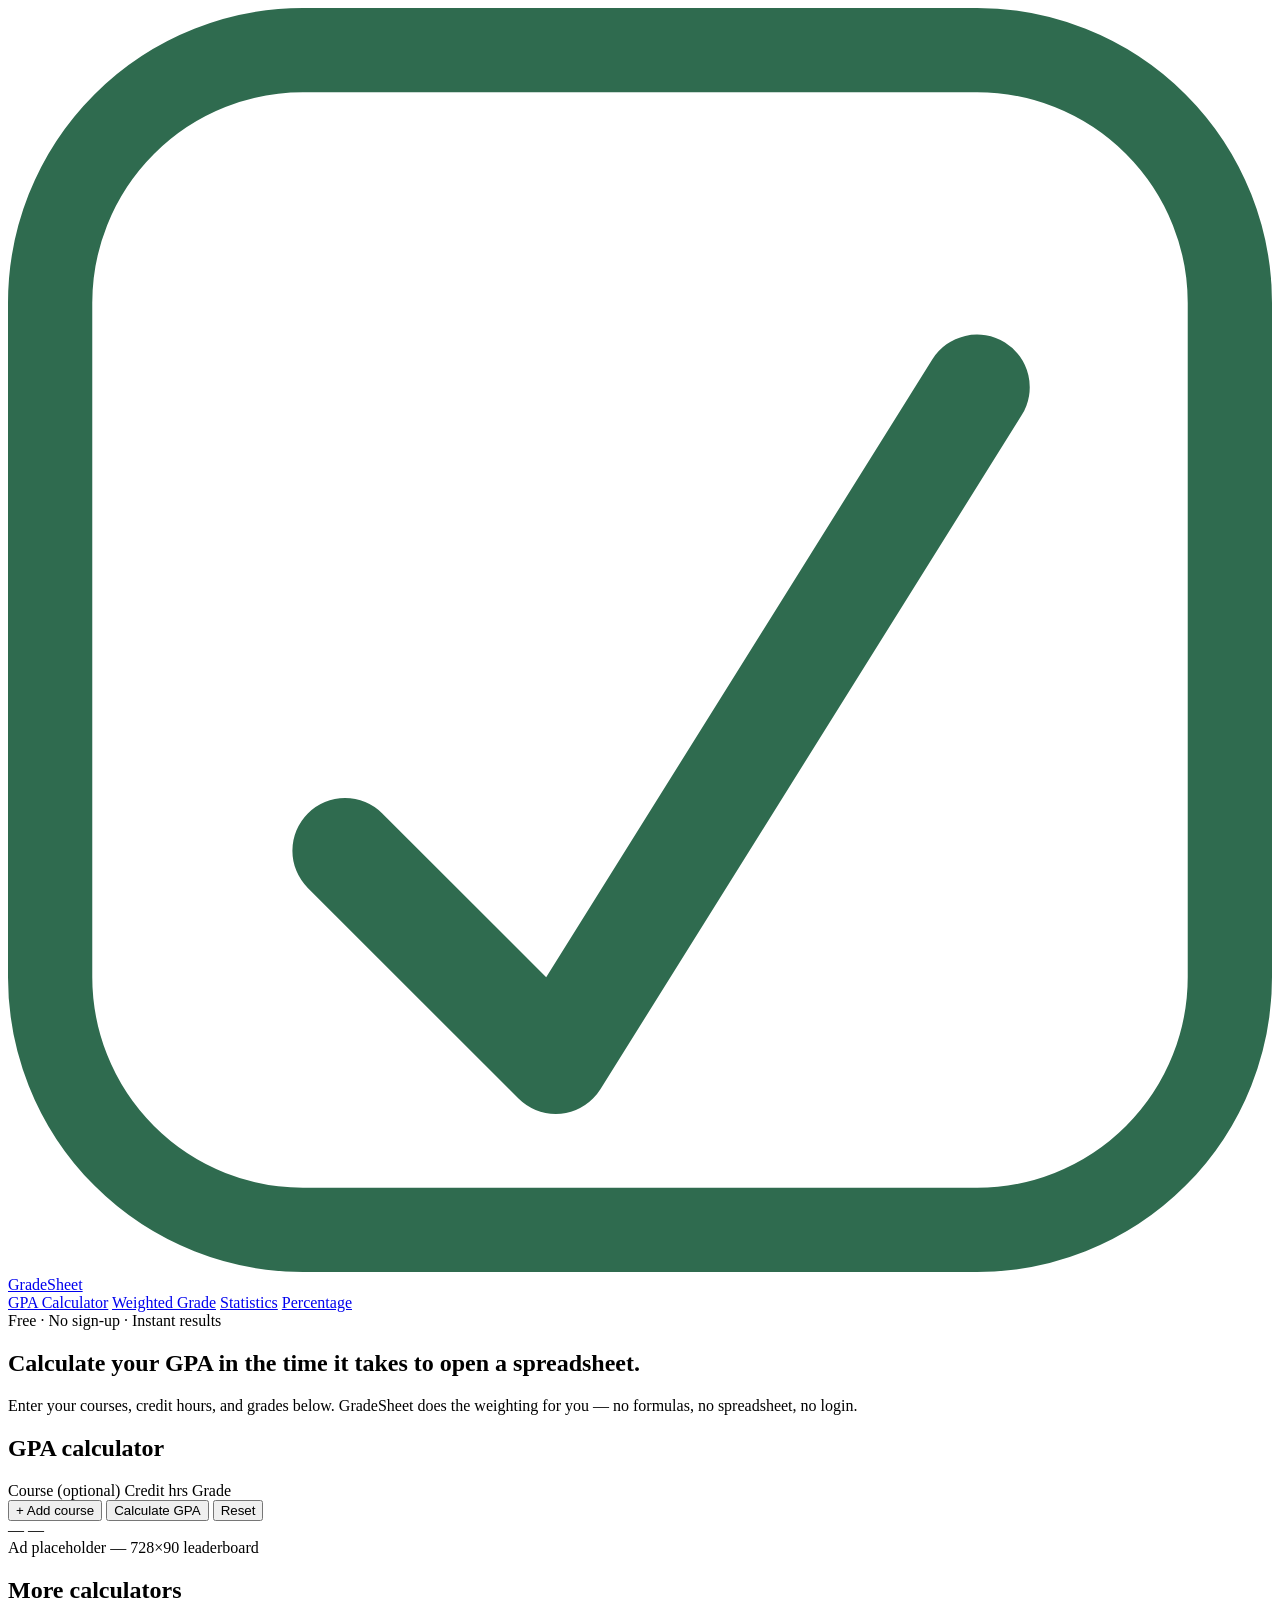
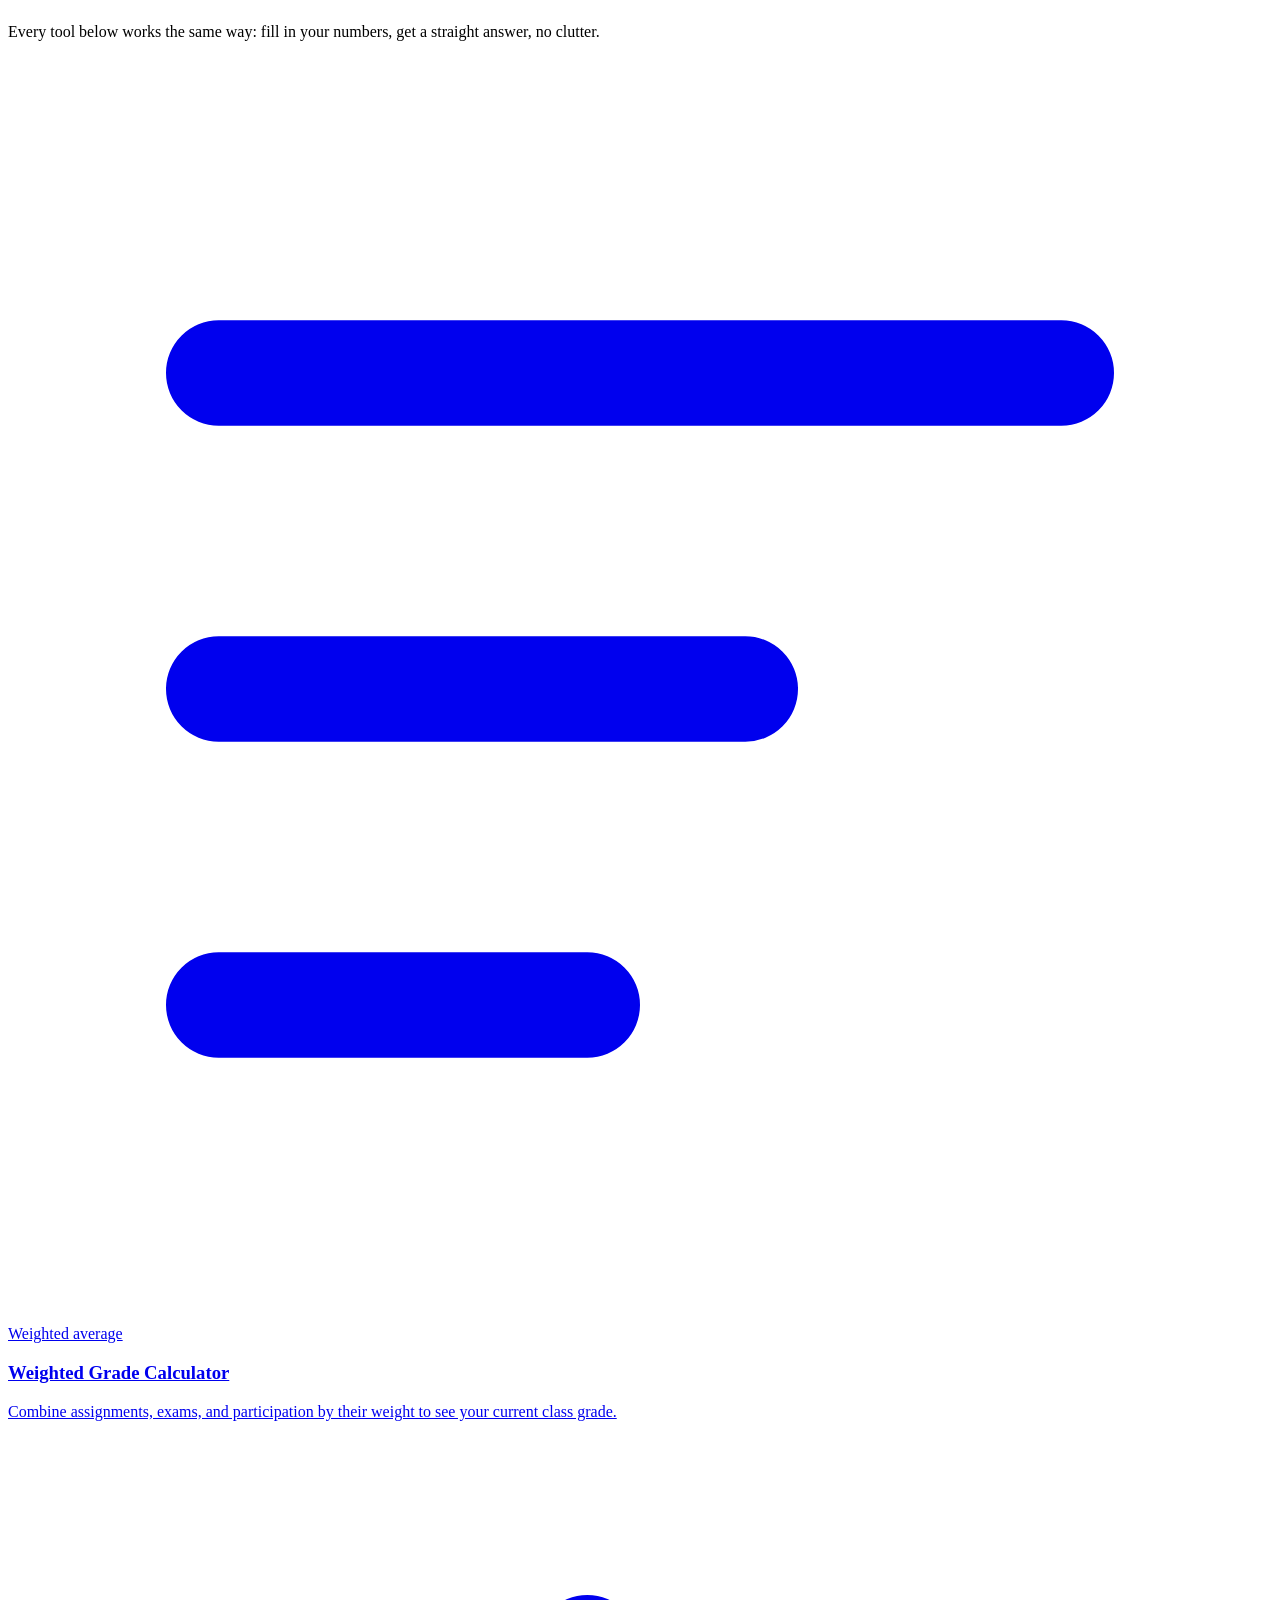
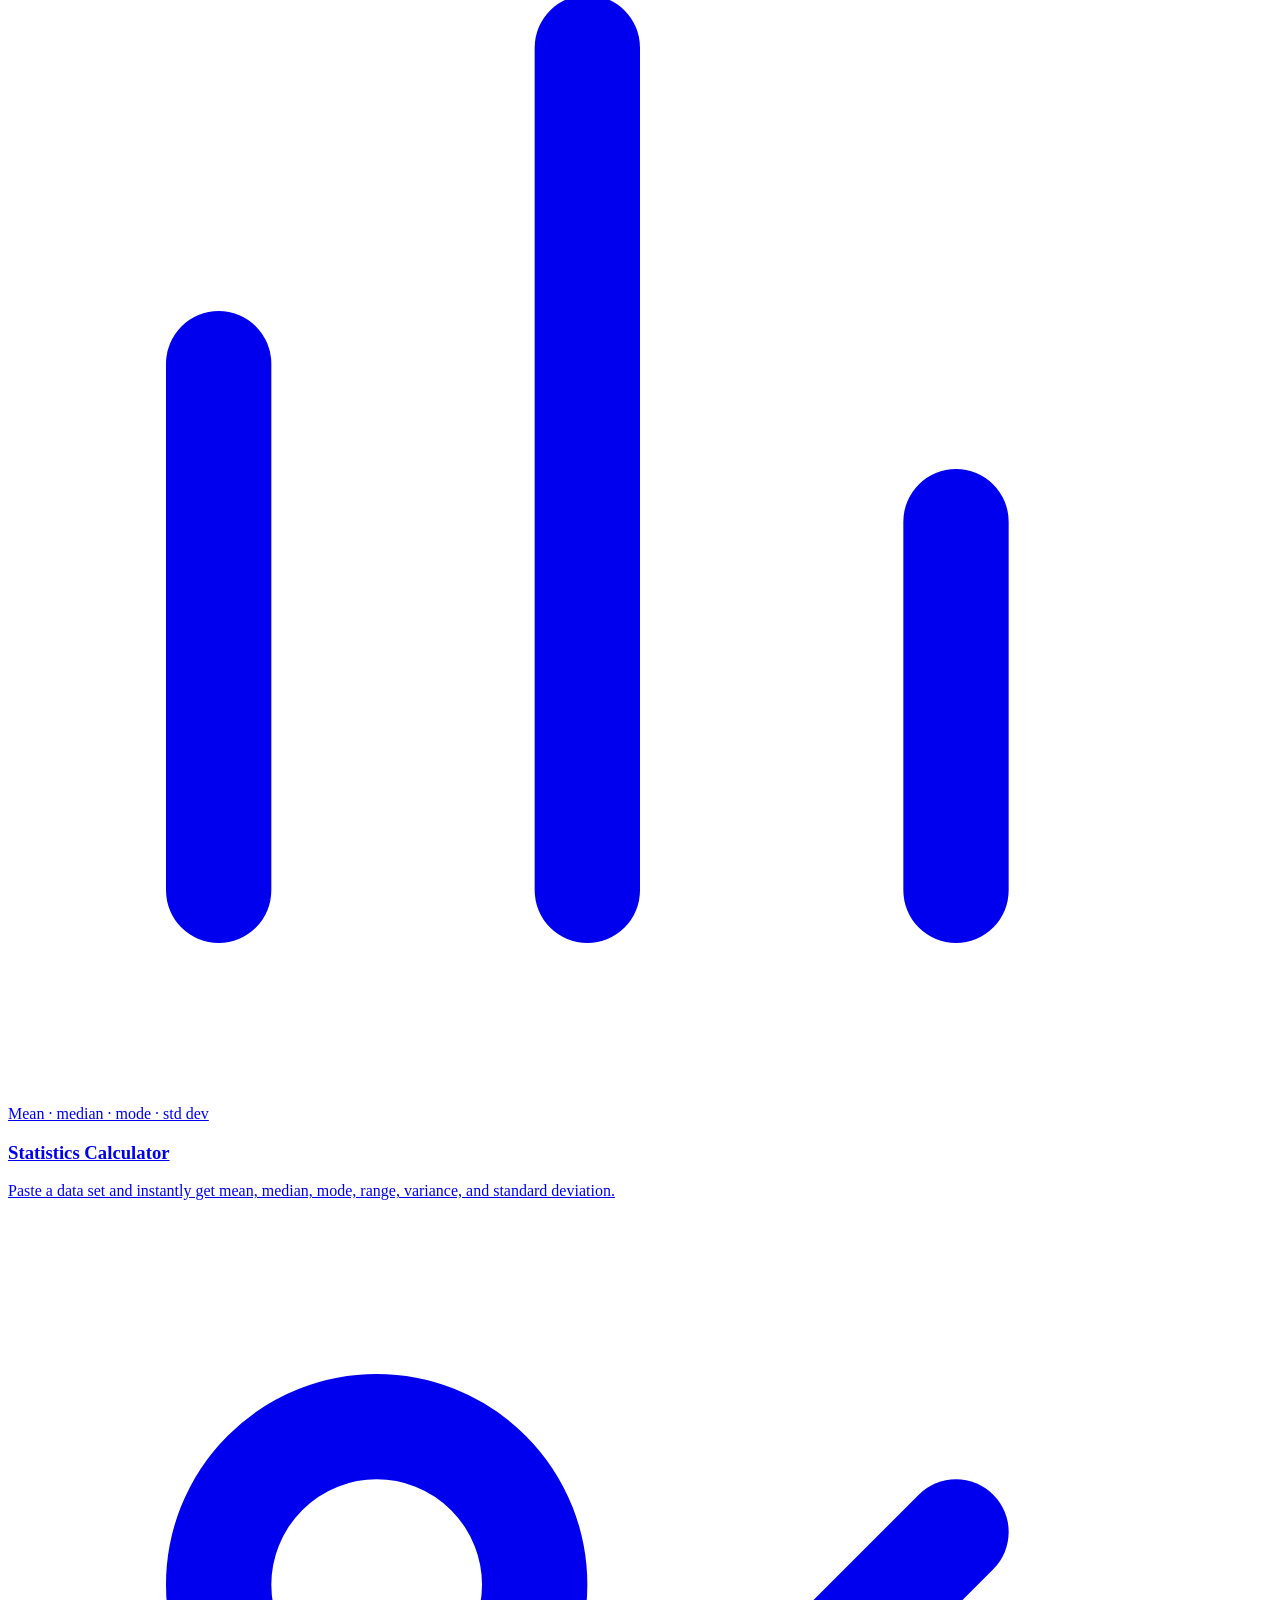
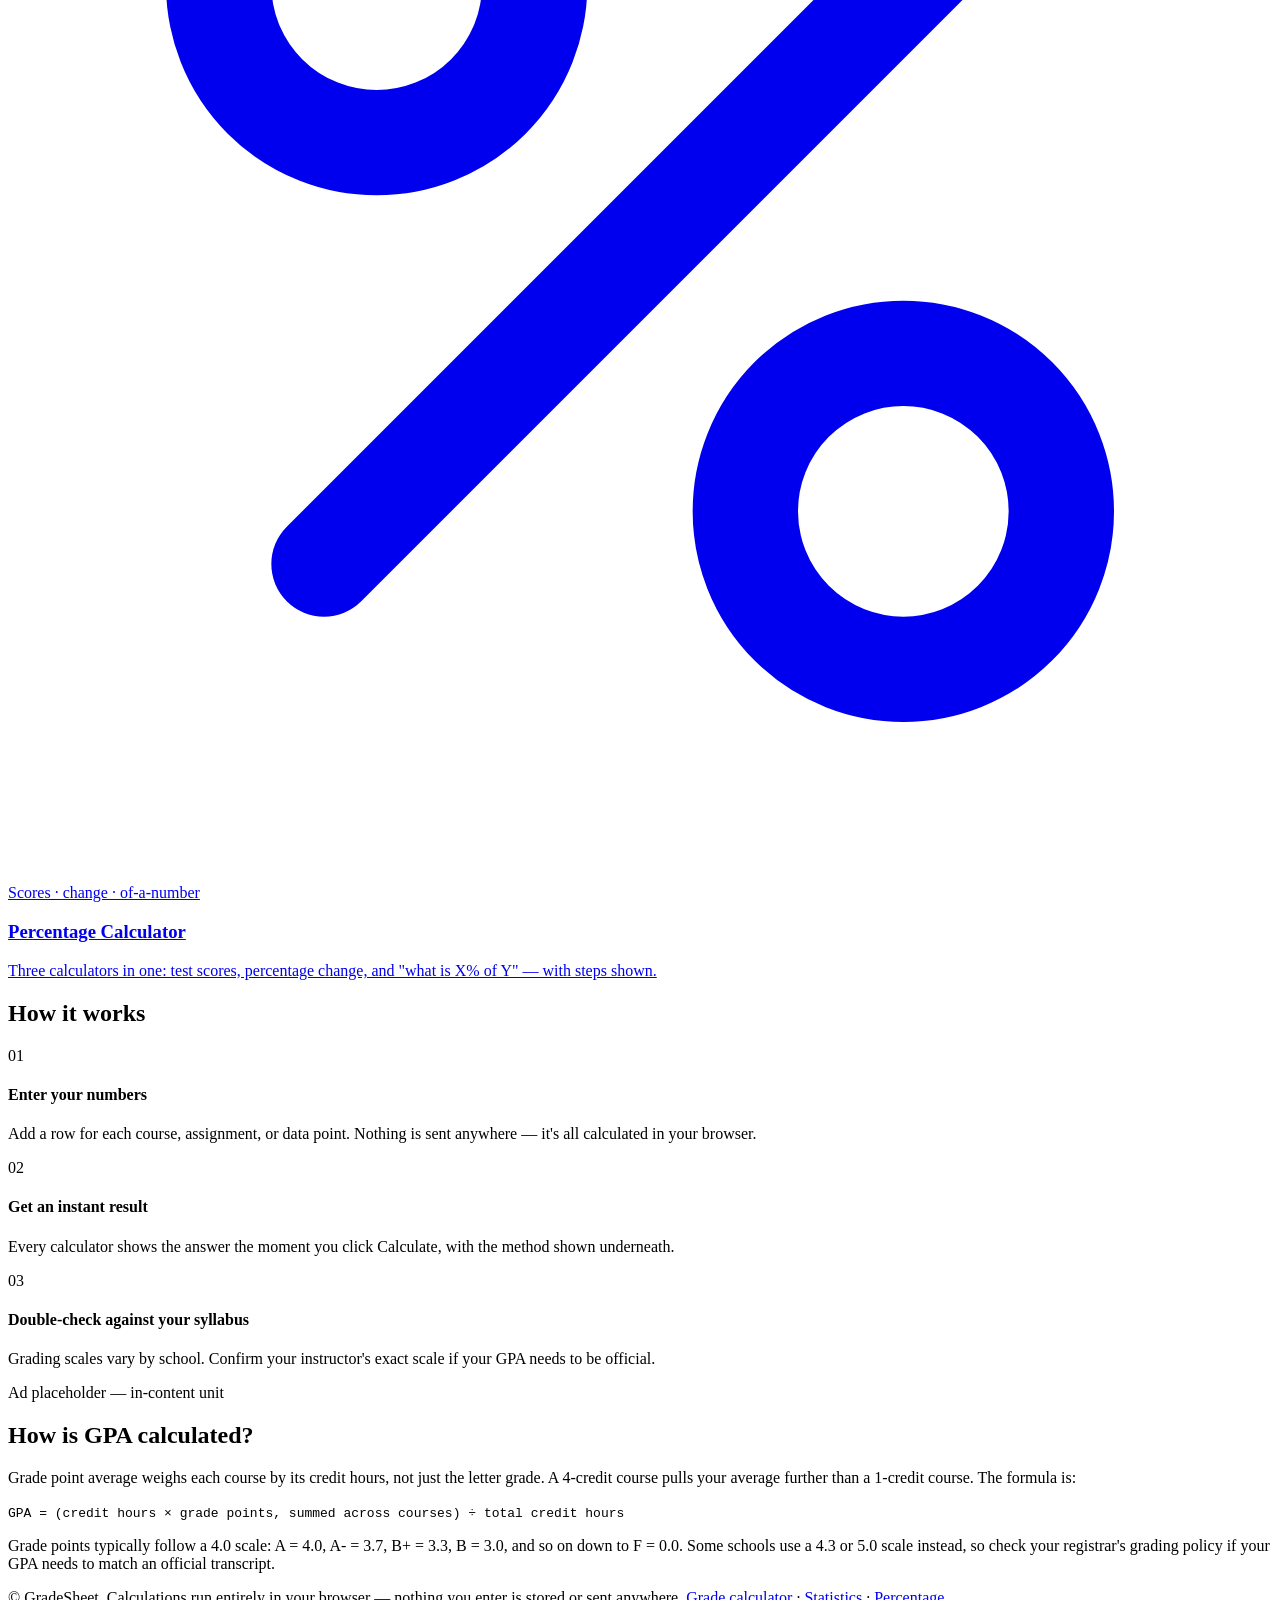
==== index.html @ 7f0a7aa4 "Add site files" ====
<!DOCTYPE html>
<html lang="en">
<head>
<meta charset="UTF-8">
<meta name="viewport" content="width=device-width, initial-scale=1.0">
<title>GradeSheet — Free GPA, Grade &amp; Statistics Calculators for Students</title>
<meta name="description" content="Free, instant calculators built for students: GPA calculator, weighted grade calculator, statistics calculator, and percentage calculator. No sign-up, no ads in the way.">
<link rel="canonical" href="https://example.com/">
<link rel="preconnect" href="https://fonts.googleapis.com">
<link href="https://fonts.googleapis.com/css2?family=Space+Grotesk:wght@500;600;700&family=Inter:wght@400;500;600&family=IBM+Plex+Mono:wght@400;500;600&display=swap" rel="stylesheet">
<link rel="stylesheet" href="css/style.css">
</head>
<body>

<header class="site-header">
  <div class="wrap">
    <a href="index.html" class="brand">
      <svg class="brand-mark" viewBox="0 0 30 30" fill="none" xmlns="http://www.w3.org/2000/svg">
        <rect x="1" y="1" width="28" height="28" rx="6" stroke="#2f6b4f" stroke-width="2"/>
        <path d="M8 20L13 25L23 9" stroke="#2f6b4f" stroke-width="2.5" stroke-linecap="round" stroke-linejoin="round"/>
      </svg>
      GradeSheet
    </a>
    <nav class="primary-nav">
      <a href="index.html" aria-current="page">GPA Calculator</a>
      <a href="grade-calculator.html">Weighted Grade</a>
      <a href="statistics-calculator.html">Statistics</a>
      <a href="percentage-calculator.html">Percentage</a>
    </nav>
  </div>
</header>

<main>
  <div class="wrap">
    <section class="hero">
      <span class="eyebrow">Free · No sign-up · Instant results</span>
      <h1 class="hero-title">Calculate your <span class="underline">GPA</span> in the time it takes to open a spreadsheet.</h1>
      <p class="hero-sub">Enter your courses, credit hours, and grades below. GradeSheet does the weighting for you — no formulas, no spreadsheet, no login.</p>

      <div class="worksheet">
        <div class="punch-row"><span></span><span></span><span></span></div>
        <h2 class="worksheet-title">GPA calculator</h2>

        <div class="row-grid head">
          <span>Course (optional)</span>
          <span>Credit hrs</span>
          <span>Grade</span>
          <span></span>
        </div>

        <div id="gpa-rows"></div>

        <div class="actions">
          <button type="button" class="btn btn-add" id="gpa-add-row">+ Add course</button>
          <button type="button" class="btn btn-primary" id="gpa-calculate">Calculate GPA</button>
          <button type="button" class="btn btn-ghost" id="gpa-reset">Reset</button>
        </div>

        <div class="result-panel" id="gpa-result">
          <div class="check-stamp-slot"></div>
          <div class="result-text">
            <span class="result-value">—</span>
            <span class="result-label">—</span>
          </div>
        </div>
      </div>
    </section>

    <div class="ad-slot">Ad placeholder — 728×90 leaderboard</div>

    <section>
      <h2 class="section-title">More calculators</h2>
      <p class="section-sub">Every tool below works the same way: fill in your numbers, get a straight answer, no clutter.</p>

      <div class="tool-grid">
        <a class="tool-card" href="grade-calculator.html">
          <svg class="tool-icon" viewBox="0 0 24 24" fill="none"><path d="M4 6h16M4 12h10M4 18h7" stroke="currentColor" stroke-width="2" stroke-linecap="round"/></svg>
          <span class="card-tag">Weighted average</span>
          <h3>Weighted Grade Calculator</h3>
          <p>Combine assignments, exams, and participation by their weight to see your current class grade.</p>
        </a>
        <a class="tool-card" href="statistics-calculator.html">
          <svg class="tool-icon" viewBox="0 0 24 24" fill="none"><path d="M4 20V10M11 20V4M18 20v-7" stroke="currentColor" stroke-width="2" stroke-linecap="round"/></svg>
          <span class="card-tag">Mean · median · mode · std dev</span>
          <h3>Statistics Calculator</h3>
          <p>Paste a data set and instantly get mean, median, mode, range, variance, and standard deviation.</p>
        </a>
        <a class="tool-card" href="percentage-calculator.html">
          <svg class="tool-icon" viewBox="0 0 24 24" fill="none"><circle cx="7" cy="7" r="3" stroke="currentColor" stroke-width="2"/><circle cx="17" cy="17" r="3" stroke="currentColor" stroke-width="2"/><path d="M6 18L18 6" stroke="currentColor" stroke-width="2" stroke-linecap="round"/></svg>
          <span class="card-tag">Scores · change · of-a-number</span>
          <h3>Percentage Calculator</h3>
          <p>Three calculators in one: test scores, percentage change, and "what is X% of Y" — with steps shown.</p>
        </a>
      </div>
    </section>

    <section>
      <h2 class="section-title">How it works</h2>
      <div class="steps">
        <div class="step">
          <span class="step-num">01</span>
          <h4>Enter your numbers</h4>
          <p>Add a row for each course, assignment, or data point. Nothing is sent anywhere — it's all calculated in your browser.</p>
        </div>
        <div class="step">
          <span class="step-num">02</span>
          <h4>Get an instant result</h4>
          <p>Every calculator shows the answer the moment you click Calculate, with the method shown underneath.</p>
        </div>
        <div class="step">
          <span class="step-num">03</span>
          <h4>Double-check against your syllabus</h4>
          <p>Grading scales vary by school. Confirm your instructor's exact scale if your GPA needs to be official.</p>
        </div>
      </div>
    </section>

    <div class="ad-slot">Ad placeholder — in-content unit</div>

    <section class="explainer">
      <h2>How is GPA calculated?</h2>
      <p>Grade point average weighs each course by its credit hours, not just the letter grade. A 4-credit course pulls your average further than a 1-credit course. The formula is:</p>
      <p><code>GPA = (credit hours × grade points, summed across courses) ÷ total credit hours</code></p>
      <p>Grade points typically follow a 4.0 scale: A = 4.0, A- = 3.7, B+ = 3.3, B = 3.0, and so on down to F = 0.0. Some schools use a 4.3 or 5.0 scale instead, so check your registrar's grading policy if your GPA needs to match an official transcript.</p>
    </section>
  </div>
</main>

<footer class="site-footer">
  <div class="wrap">
    <span>© <span id="year"></span> GradeSheet. Calculations run entirely in your browser — nothing you enter is stored or sent anywhere.</span>
    <span><a href="grade-calculator.html">Grade calculator</a> · <a href="statistics-calculator.html">Statistics</a> · <a href="percentage-calculator.html">Percentage</a></span>
  </div>
</footer>

<script src="js/main.js"></script>
<script>
  const GRADE_POINTS = {
    "A": 4.0, "A-": 3.7, "B+": 3.3, "B": 3.0, "B-": 2.7,
    "C+": 2.3, "C": 2.0, "C-": 1.7, "D+": 1.3, "D": 1.0, "F": 0.0
  };

  function gradeOptions(selected) {
    return Object.keys(GRADE_POINTS).map(g =>
      `<option value="${g}" ${g === selected ? "selected" : ""}>${g}</option>`
    ).join("");
  }

  function makeGpaRow(courseVal = "", creditVal = 3, gradeVal = "A") {
    const row = document.createElement("div");
    row.className = "row-grid";
    row.innerHTML = `
      <input type="text" placeholder="e.g. Calculus I" value="${courseVal}" aria-label="Course name">
      <input type="number" min="0" step="0.5" value="${creditVal}" aria-label="Credit hours">
      <select aria-label="Grade">${gradeOptions(gradeVal)}</select>
      <button type="button" class="remove-row" aria-label="Remove course" title="Remove">×</button>
    `;
    return row;
  }

  const gpaRowsEl = document.getElementById("gpa-rows");
  const gpaManager = createRowManager(gpaRowsEl, () => makeGpaRow(), 1);

  // seed with three starter rows
  gpaRowsEl.appendChild(makeGpaRow("", 3, "A"));
  gpaRowsEl.appendChild(makeGpaRow("", 3, "B+"));
  gpaRowsEl.appendChild(makeGpaRow("", 4, "A-"));

  document.getElementById("gpa-add-row").addEventListener("click", () => gpaManager.addRow());

  document.getElementById("gpa-reset").addEventListener("click", () => {
    gpaRowsEl.innerHTML = "";
    gpaRowsEl.appendChild(makeGpaRow());
    document.getElementById("gpa-result").classList.remove("is-visible");
  });

  document.getElementById("gpa-calculate").addEventListener("click", () => {
    const rows = gpaRowsEl.querySelectorAll(".row-grid");
    let totalCredits = 0;
    let totalPoints = 0;
    const panel = document.getElementById("gpa-result");

    rows.forEach(row => {
      const credit = parseFloat(row.querySelector('input[type="number"]').value) || 0;
      const grade = row.querySelector("select").value;
      totalCredits += credit;
      totalPoints += credit * GRADE_POINTS[grade];
    });

    if (totalCredits <= 0) {
      renderResult(panel, "—", "Add at least one course with credit hours greater than 0.", true);
      return;
    }

    const gpa = totalPoints / totalCredits;
    renderResult(panel, gpa.toFixed(2), `Across ${totalCredits} credit hour${totalCredits === 1 ? "" : "s"}.`, false);
  });
</script>
</body>
</html>
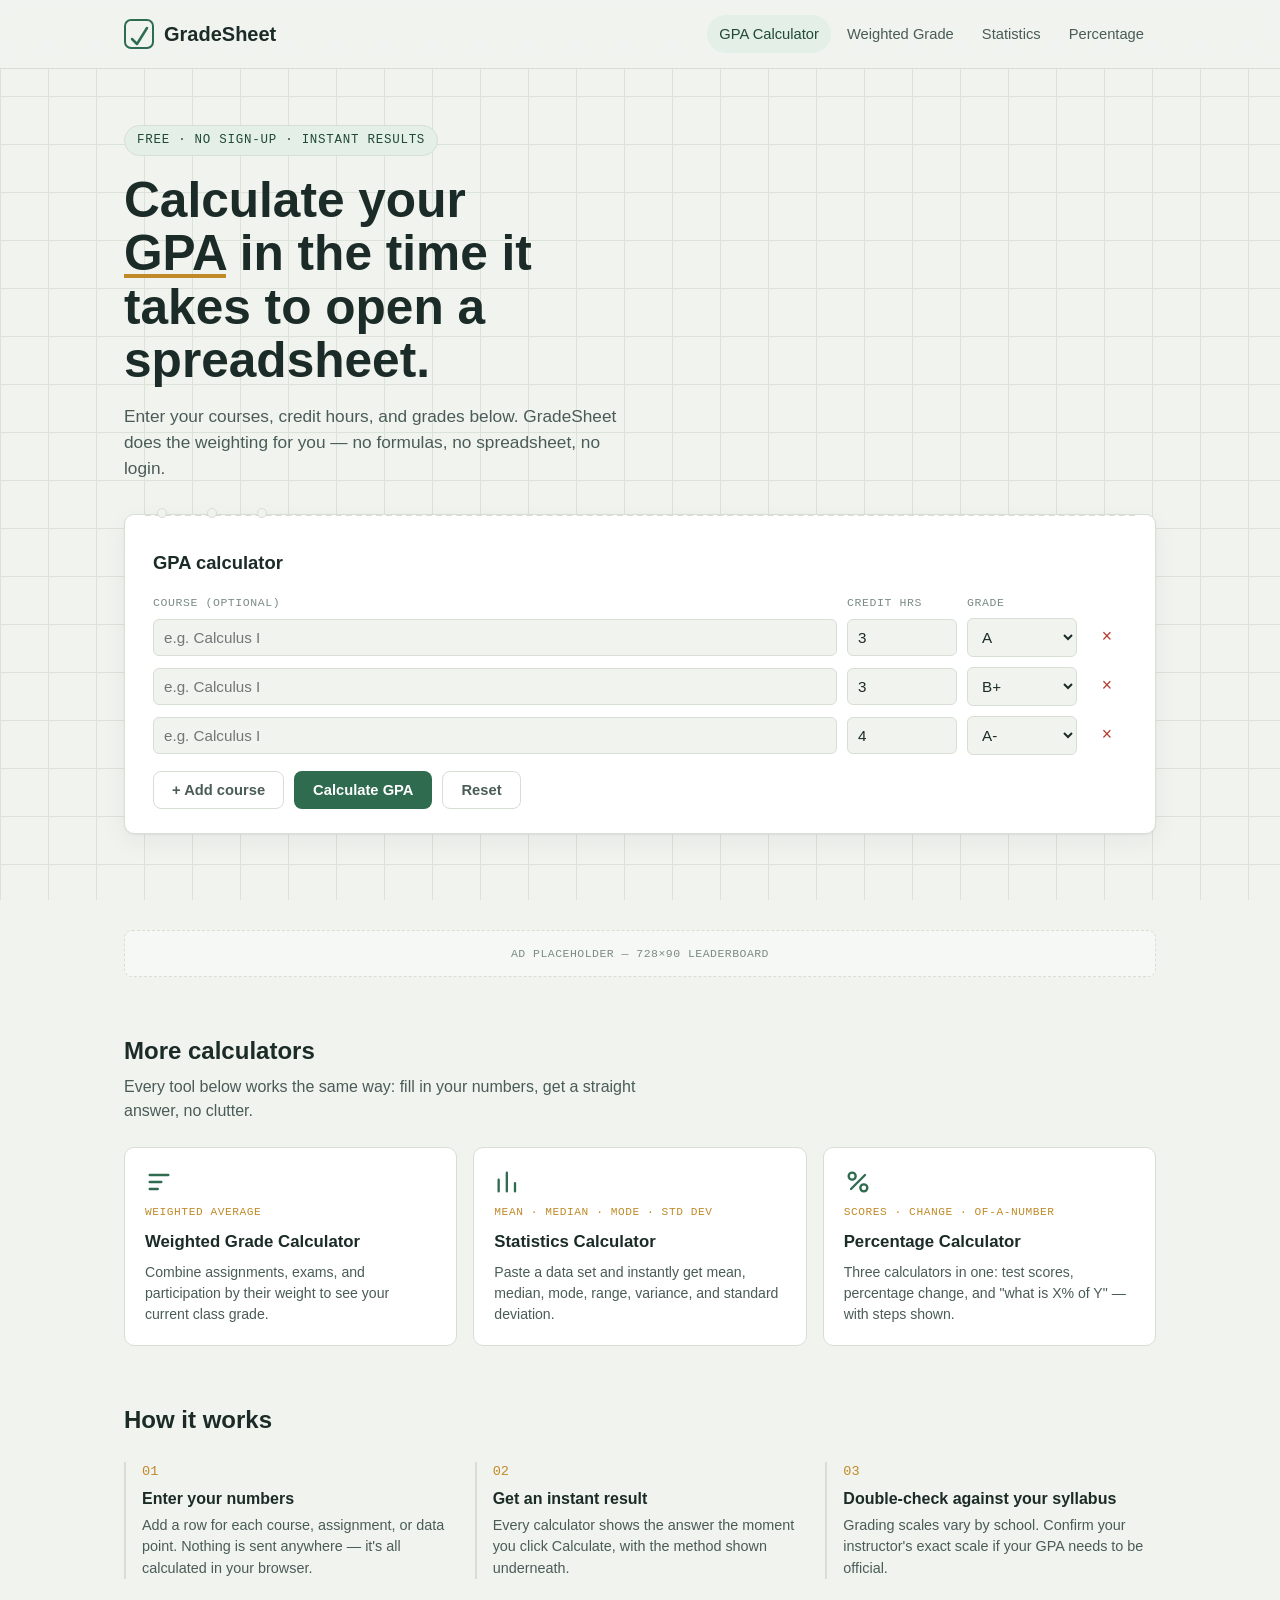
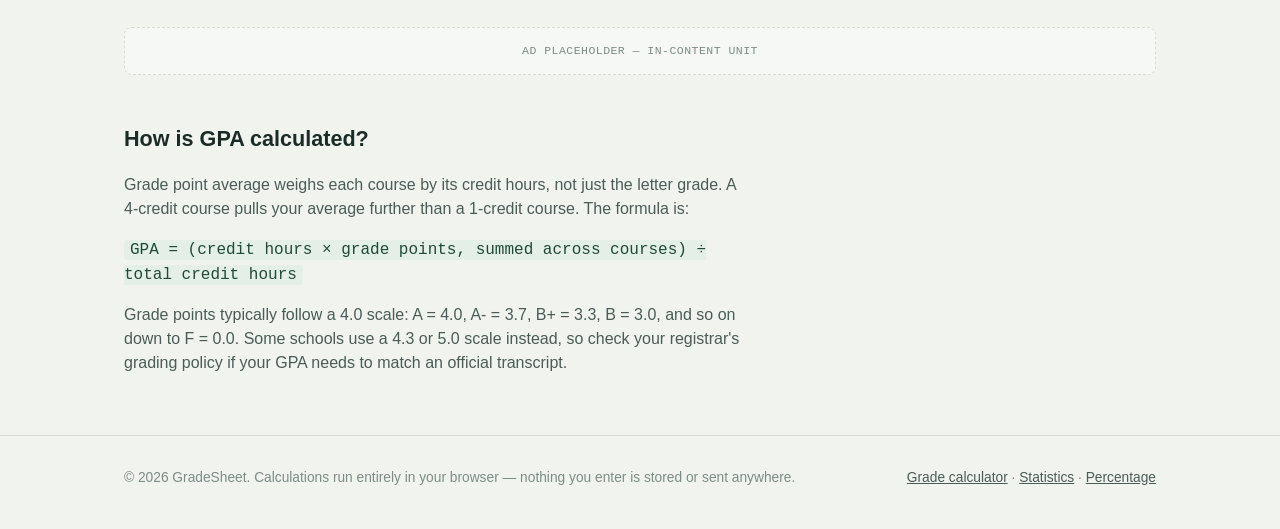
==== commit 3d7e2ab3: "add search console verification" ====
--- a/index.html
+++ b/index.html
@@ -2,6 +2,7 @@
 <html lang="en">
 <head>
 <meta charset="UTF-8">
+  <meta name="google-site-verification" content="eAoTlFH49ykhkyTakU4fVlKXDdFTXU8wQ4RO7bDfg3w" />
 <meta name="viewport" content="width=device-width, initial-scale=1.0">
 <title>GradeSheet — Free GPA, Grade &amp; Statistics Calculators for Students</title>
 <meta name="description" content="Free, instant calculators built for students: GPA calculator, weighted grade calculator, statistics calculator, and percentage calculator. No sign-up, no ads in the way.">
--- a/css/style.css
+++ b/css/style.css
@@ -0,0 +1,554 @@
+/* ==========================================================================
+   GradeSheet — design tokens
+   ========================================================================== */
+:root {
+  --paper: #f1f3ef;
+  --grid-line: #dbe3d9;
+  --ink: #1b2b27;
+  --ink-soft: #4a5c57;
+  --ink-faint: #7c8c86;
+  --check: #2f6b4f;
+  --check-dark: #204936;
+  --check-tint: #e4efe8;
+  --highlight: #c08a28;
+  --highlight-tint: #f7ecd6;
+  --card: #ffffff;
+  --border: #d7ded4;
+  --error: #b23a2e;
+  --error-tint: #f6e4e1;
+
+  --font-display: "Space Grotesk", "Segoe UI", sans-serif;
+  --font-body: "Inter", "Segoe UI", sans-serif;
+  --font-mono: "IBM Plex Mono", "Courier New", monospace;
+
+  --radius: 10px;
+  --shadow: 0 1px 2px rgba(27, 43, 39, 0.06), 0 8px 24px rgba(27, 43, 39, 0.05);
+}
+
+* { box-sizing: border-box; }
+
+html { scroll-behavior: smooth; }
+
+body {
+  margin: 0;
+  font-family: var(--font-body);
+  color: var(--ink);
+  background-color: var(--paper);
+  background-image:
+    repeating-linear-gradient(to right, var(--grid-line) 0 1px, transparent 1px 48px),
+    repeating-linear-gradient(to bottom, var(--grid-line) 0 1px, transparent 1px 48px);
+  background-attachment: fixed;
+  line-height: 1.5;
+}
+
+a { color: var(--check-dark); }
+
+img, svg { display: block; max-width: 100%; }
+
+.wrap {
+  max-width: 1080px;
+  margin: 0 auto;
+  padding: 0 24px;
+}
+
+/* ---------- header ---------- */
+.site-header {
+  position: sticky;
+  top: 0;
+  z-index: 20;
+  background: rgba(241, 243, 239, 0.88);
+  backdrop-filter: blur(6px);
+  border-bottom: 1px solid var(--border);
+}
+
+.site-header .wrap {
+  display: flex;
+  align-items: center;
+  justify-content: space-between;
+  height: 68px;
+}
+
+.brand {
+  display: flex;
+  align-items: center;
+  gap: 10px;
+  font-family: var(--font-display);
+  font-weight: 700;
+  font-size: 1.25rem;
+  color: var(--ink);
+  text-decoration: none;
+}
+
+.brand-mark {
+  width: 30px;
+  height: 30px;
+  flex: none;
+}
+
+nav.primary-nav {
+  display: flex;
+  gap: 4px;
+}
+
+nav.primary-nav a {
+  font-family: var(--font-display);
+  font-size: 0.92rem;
+  font-weight: 500;
+  text-decoration: none;
+  color: var(--ink-soft);
+  padding: 8px 12px;
+  border-radius: 999px;
+  transition: background 0.15s ease, color 0.15s ease;
+}
+
+nav.primary-nav a:hover,
+nav.primary-nav a[aria-current="page"] {
+  background: var(--check-tint);
+  color: var(--check-dark);
+}
+
+.nav-toggle { display: none; }
+
+/* ---------- hero ---------- */
+.hero {
+  padding: 56px 0 28px;
+}
+
+.eyebrow {
+  display: inline-flex;
+  align-items: center;
+  gap: 8px;
+  font-family: var(--font-mono);
+  font-size: 0.78rem;
+  letter-spacing: 0.06em;
+  text-transform: uppercase;
+  color: var(--check-dark);
+  background: var(--check-tint);
+  border: 1px solid var(--border);
+  padding: 5px 12px;
+  border-radius: 999px;
+  margin-bottom: 18px;
+}
+
+h1.hero-title {
+  font-family: var(--font-display);
+  font-size: clamp(2.1rem, 4vw, 3.1rem);
+  line-height: 1.08;
+  margin: 0 0 16px;
+  max-width: 16ch;
+}
+
+.hero-title .underline {
+  text-decoration: underline;
+  text-decoration-color: var(--highlight);
+  text-decoration-thickness: 4px;
+  text-underline-offset: 4px;
+}
+
+.hero-sub {
+  font-size: 1.08rem;
+  color: var(--ink-soft);
+  max-width: 54ch;
+  margin: 0 0 8px;
+}
+
+/* ---------- worksheet card (signature element) ---------- */
+.worksheet {
+  position: relative;
+  background: var(--card);
+  border: 1px solid var(--border);
+  border-radius: var(--radius);
+  box-shadow: var(--shadow);
+  padding: 28px 28px 24px;
+  margin: 32px 0;
+}
+
+.worksheet::before {
+  content: "";
+  position: absolute;
+  top: -1px;
+  left: 20px;
+  right: 20px;
+  height: 0;
+  border-top: 2px dashed var(--border);
+}
+
+.punch-row {
+  position: absolute;
+  top: -7px;
+  left: 32px;
+  display: flex;
+  gap: 40px;
+}
+
+.punch-row span {
+  width: 10px;
+  height: 10px;
+  border-radius: 50%;
+  background: var(--paper);
+  border: 1px solid var(--border);
+  display: block;
+}
+
+.worksheet-title {
+  font-family: var(--font-display);
+  font-weight: 600;
+  font-size: 1.15rem;
+  margin: 6px 0 18px;
+  display: flex;
+  align-items: center;
+  gap: 10px;
+}
+
+/* ---------- form controls ---------- */
+.row-grid {
+  display: grid;
+  grid-template-columns: 1fr 110px 110px 40px;
+  gap: 10px;
+  align-items: center;
+  margin-bottom: 10px;
+}
+
+.row-grid.head {
+  font-family: var(--font-mono);
+  font-size: 0.72rem;
+  text-transform: uppercase;
+  letter-spacing: 0.05em;
+  color: var(--ink-faint);
+  margin-bottom: 6px;
+}
+
+input[type="text"],
+input[type="number"],
+select {
+  width: 100%;
+  font-family: var(--font-body);
+  font-size: 0.95rem;
+  color: var(--ink);
+  background: var(--paper);
+  border: 1px solid var(--border);
+  border-radius: 6px;
+  padding: 9px 10px;
+}
+
+input:focus-visible,
+select:focus-visible,
+button:focus-visible,
+a:focus-visible {
+  outline: 3px solid var(--highlight);
+  outline-offset: 2px;
+}
+
+textarea {
+  width: 100%;
+  font-family: var(--font-mono);
+  font-size: 0.92rem;
+  color: var(--ink);
+  background: var(--paper);
+  border: 1px solid var(--border);
+  border-radius: 6px;
+  padding: 12px;
+  resize: vertical;
+}
+
+.remove-row {
+  background: none;
+  border: none;
+  color: var(--error);
+  font-size: 1.1rem;
+  cursor: pointer;
+  padding: 4px;
+  border-radius: 6px;
+  line-height: 1;
+}
+.remove-row:hover { background: var(--error-tint); }
+
+.btn {
+  font-family: var(--font-display);
+  font-weight: 600;
+  font-size: 0.92rem;
+  border-radius: 8px;
+  padding: 10px 18px;
+  border: 1px solid transparent;
+  cursor: pointer;
+  display: inline-flex;
+  align-items: center;
+  gap: 8px;
+  text-decoration: none;
+}
+
+.btn-add {
+  background: var(--card);
+  border-color: var(--border);
+  color: var(--ink-soft);
+}
+.btn-add:hover { border-color: var(--check); color: var(--check-dark); }
+
+.btn-primary {
+  background: var(--check);
+  color: #fff;
+}
+.btn-primary:hover { background: var(--check-dark); }
+
+.btn-ghost {
+  background: transparent;
+  color: var(--ink-soft);
+  border-color: var(--border);
+}
+.btn-ghost:hover { color: var(--ink); }
+
+.actions {
+  display: flex;
+  gap: 10px;
+  margin-top: 16px;
+  flex-wrap: wrap;
+}
+
+/* ---------- result ---------- */
+.result-panel {
+  margin-top: 22px;
+  padding: 20px;
+  border-radius: 8px;
+  background: var(--check-tint);
+  border: 1px solid var(--border);
+  display: none;
+  align-items: center;
+  gap: 16px;
+}
+
+.result-panel.is-visible {
+  display: flex;
+  animation: stamp-in 0.32s cubic-bezier(0.2, 0.8, 0.3, 1.2);
+}
+
+@keyframes stamp-in {
+  0% { opacity: 0; transform: scale(0.85) rotate(-6deg); }
+  100% { opacity: 1; transform: scale(1) rotate(-2deg); }
+}
+
+.result-panel.is-error {
+  background: var(--error-tint);
+}
+
+.check-stamp {
+  width: 44px;
+  height: 44px;
+  flex: none;
+  color: var(--check-dark);
+}
+.is-error .check-stamp { color: var(--error); }
+
+.result-text .result-value {
+  font-family: var(--font-mono);
+  font-size: 1.7rem;
+  font-weight: 600;
+  color: var(--check-dark);
+  display: block;
+}
+.is-error .result-value { color: var(--error); }
+
+.result-text .result-label {
+  font-size: 0.88rem;
+  color: var(--ink-soft);
+}
+
+@media (prefers-reduced-motion: reduce) {
+  .result-panel.is-visible { animation: none; }
+}
+
+.stats-grid {
+  display: grid;
+  grid-template-columns: repeat(auto-fit, minmax(140px, 1fr));
+  gap: 14px;
+  width: 100%;
+}
+
+.stats-grid .stat-item {
+  background: var(--card);
+  border: 1px solid var(--border);
+  border-radius: 8px;
+  padding: 12px 14px;
+}
+
+.stats-grid .stat-item .stat-label {
+  font-family: var(--font-mono);
+  font-size: 0.7rem;
+  text-transform: uppercase;
+  letter-spacing: 0.04em;
+  color: var(--ink-faint);
+  display: block;
+  margin-bottom: 4px;
+}
+
+.stats-grid .stat-item .stat-value {
+  font-family: var(--font-mono);
+  font-weight: 600;
+  font-size: 1.25rem;
+  color: var(--check-dark);
+}
+
+/* ---------- tool grid ---------- */
+.section-title {
+  font-family: var(--font-display);
+  font-size: 1.5rem;
+  margin: 56px 0 6px;
+}
+.section-sub {
+  color: var(--ink-soft);
+  margin: 0 0 24px;
+  max-width: 60ch;
+}
+
+.tool-grid {
+  display: grid;
+  grid-template-columns: repeat(auto-fit, minmax(230px, 1fr));
+  gap: 16px;
+  margin-bottom: 40px;
+}
+
+.tool-card {
+  background: var(--card);
+  border: 1px solid var(--border);
+  border-radius: var(--radius);
+  padding: 20px;
+  text-decoration: none;
+  color: var(--ink);
+  transition: transform 0.15s ease, box-shadow 0.15s ease;
+  display: flex;
+  flex-direction: column;
+  gap: 8px;
+}
+
+.tool-card:hover {
+  transform: translateY(-3px);
+  box-shadow: var(--shadow);
+}
+
+.tool-card .tool-icon {
+  width: 28px;
+  height: 28px;
+  color: var(--check);
+}
+
+.tool-card h3 {
+  font-family: var(--font-display);
+  font-size: 1.05rem;
+  margin: 0;
+}
+
+.tool-card p {
+  font-size: 0.88rem;
+  color: var(--ink-soft);
+  margin: 0;
+  flex: 1;
+}
+
+.tool-card .card-tag {
+  font-family: var(--font-mono);
+  font-size: 0.7rem;
+  text-transform: uppercase;
+  letter-spacing: 0.05em;
+  color: var(--highlight);
+}
+
+/* ---------- how it works / trust ---------- */
+.steps {
+  display: grid;
+  grid-template-columns: repeat(3, 1fr);
+  gap: 20px;
+  margin: 24px 0 48px;
+}
+
+.step {
+  border-left: 2px solid var(--border);
+  padding-left: 16px;
+}
+
+.step .step-num {
+  font-family: var(--font-mono);
+  color: var(--highlight);
+  font-size: 0.85rem;
+  display: block;
+  margin-bottom: 4px;
+}
+
+.step h4 {
+  font-family: var(--font-display);
+  margin: 0 0 4px;
+  font-size: 1rem;
+}
+
+.step p {
+  margin: 0;
+  font-size: 0.9rem;
+  color: var(--ink-soft);
+}
+
+/* ---------- explainer / article content ---------- */
+.explainer {
+  margin: 48px 0;
+  max-width: 70ch;
+}
+.explainer h2 {
+  font-family: var(--font-display);
+  font-size: 1.35rem;
+  margin-top: 40px;
+}
+.explainer h2:first-child { margin-top: 0; }
+.explainer p, .explainer li { color: var(--ink-soft); }
+.explainer code {
+  font-family: var(--font-mono);
+  background: var(--check-tint);
+  padding: 1px 6px;
+  border-radius: 4px;
+  color: var(--check-dark);
+}
+
+/* ---------- ad slot ---------- */
+.ad-slot {
+  margin: 36px 0;
+  padding: 14px;
+  border: 1px dashed var(--border);
+  border-radius: 8px;
+  text-align: center;
+  font-family: var(--font-mono);
+  font-size: 0.72rem;
+  letter-spacing: 0.04em;
+  text-transform: uppercase;
+  color: var(--ink-faint);
+  background: rgba(255,255,255,0.4);
+}
+
+/* ---------- footer ---------- */
+.site-footer {
+  border-top: 1px solid var(--border);
+  margin-top: 60px;
+  padding: 32px 0 40px;
+  color: var(--ink-faint);
+  font-size: 0.86rem;
+}
+.site-footer .wrap {
+  display: flex;
+  justify-content: space-between;
+  flex-wrap: wrap;
+  gap: 12px;
+}
+.site-footer a { color: var(--ink-soft); }
+
+/* ---------- responsive ---------- */
+@media (max-width: 720px) {
+  .site-header .wrap { height: auto; flex-direction: column; align-items: stretch; padding: 10px 16px; gap: 8px; }
+  nav.primary-nav {
+    overflow-x: auto;
+    justify-content: flex-start;
+    padding-bottom: 2px;
+    -ms-overflow-style: none;
+    scrollbar-width: none;
+  }
+  nav.primary-nav::-webkit-scrollbar { display: none; }
+  nav.primary-nav a { flex: none; white-space: nowrap; }
+  .row-grid { grid-template-columns: 1fr 74px 74px 28px; gap: 6px; }
+  .row-grid.head span:nth-child(1) { grid-column: 1; }
+  .steps { grid-template-columns: 1fr; }
+  .worksheet { padding: 22px 16px 18px; }
+}
